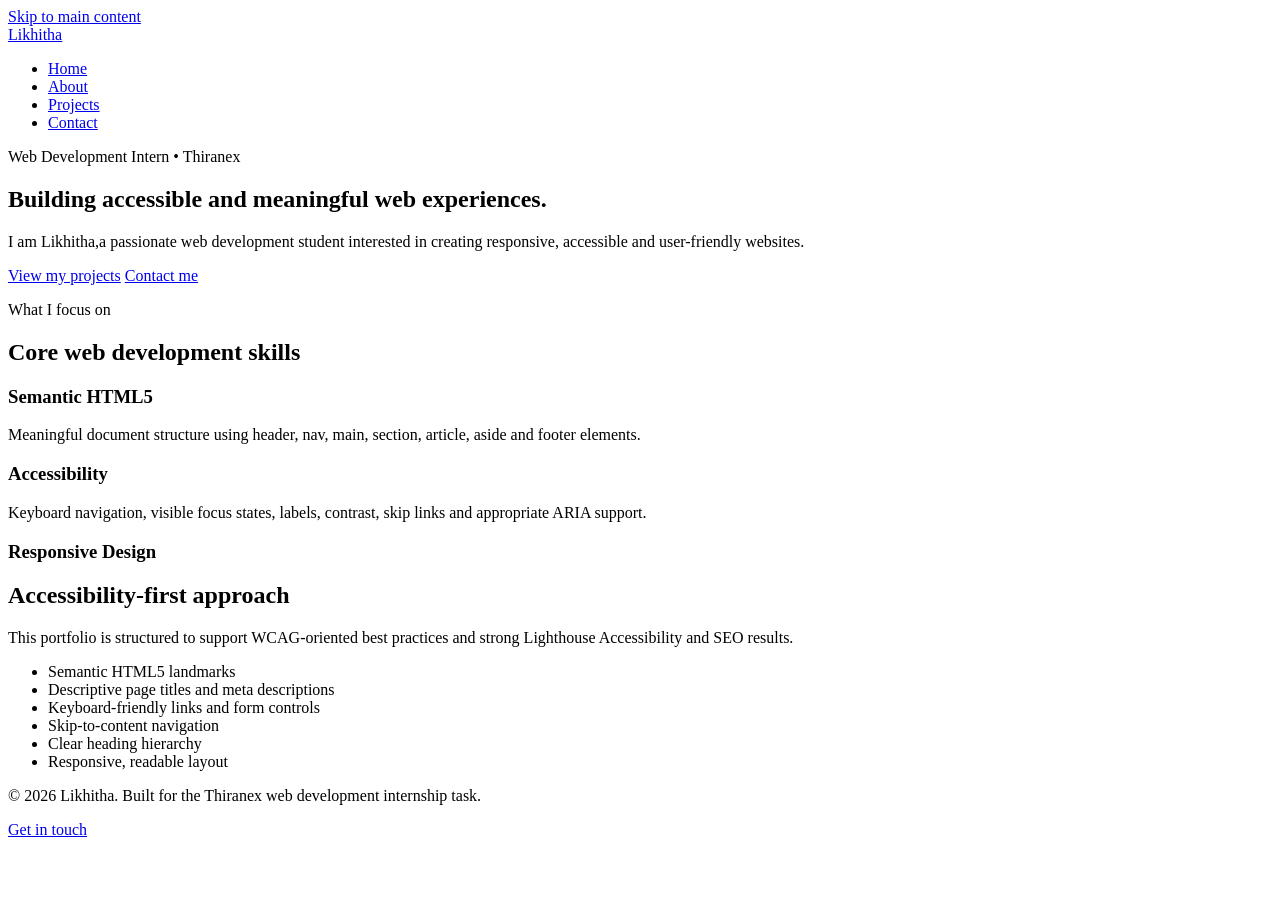
==== index.html @ 33e12060 "Add files via upload" ====
<!doctype html>
<html lang="en">
<head>
  <meta charset="utf-8">
  <meta name="viewport" content="width=device-width, initial-scale=1">
  <meta name="description" content="Likhitha's accessible web development portfolio showcasing semantic HTML5, responsive design, and accessible web projects.">
  <meta name="author" content="Likhitha">
  <meta name="robots" content="index, follow">
  <meta name="theme-color" content="#0f172a">
  <meta property="og:title" content="Likhitha | Web Developer Portfolio">
  <meta property="og:description" content="Accessible, semantic and responsive web development portfolio.">
  <meta property="og:type" content="website">
  <title>Likhitha | Web Developer Portfolio</title>
  <link rel="stylesheet" href="assets/css/style.css">
</head>
<body>
<a class="skip-link" href="#main-content">Skip to main content</a>
<header class="site-header">
  <nav class="container nav" aria-label="Primary navigation">
    <a class="logo" href="index.html" aria-label="Likhitha home">Likhitha</a>
    <ul class="nav-list">
      <li><a href="index.html" aria-current="page">Home</a></li>
      <li><a href="about.html">About</a></li>
      <li><a href="projects.html">Projects</a></li>
      <li><a href="contact.html">Contact</a></li>
    </ul>
  </nav>
</header>

<main id="main-content">
  <section class="hero container" aria-labelledby="hero-title">
    <p class="eyebrow">Web Development Intern • Thiranex</p>
    <h1 id="hero-title">Building accessible and meaningful web experiences.</h1>
    <p class="lead">I am Likhitha,a passionate web development student interested in creating responsive, accessible and user-friendly websites.</p>
    <div class="actions">
      <a class="button" href="projects.html">View my projects</a>
      <a class="button button-secondary" href="contact.html">Contact me</a>
    </div>
  </section>

  <section class="section section-alt" aria-labelledby="skills-title">
    <div class="container">
      <p class="eyebrow">What I focus on</p>
      <h2 id="skills-title">Core web development skills</h2>
      <div class="card-grid">
        <article class="card">
          <h3>Semantic HTML5</h3>
          <p>Meaningful document structure using header, nav, main, section, article, aside and footer elements.</p>
        </article>
        <article class="card">
          <h3>Accessibility</h3>
          <p>Keyboard navigation, visible focus states, labels, contrast, skip links and appropriate ARIA support.</p>
        </article>
        <article class="card">
          <h3>Responsive Design</.</p>
        </article>
      </div>
    </div>
  </section>

  <section class="section container" aria-labelledby="standards-title">
    <h2 id="standards-title">Accessibility-first approach</h2>
    <p>This portfolio is structured to support WCAG-oriented best practices and strong Lighthouse Accessibility and SEO results.</p>
    <ul class="check-list">
      <li>Semantic HTML5 landmarks</li>
      <li>Descriptive page titles and meta descriptions</li>
      <li>Keyboard-friendly links and form controls</li>
      <li>Skip-to-content navigation</li>
      <li>Clear heading hierarchy</li>
      <li>Responsive, readable layout</li>
    </ul>
  </section>
</main>

<footer class="site-footer">
  <div class="container footer-content">
    <p>&copy; 2026 Likhitha. Built for the Thiranex web development internship task.</p>
    <a href="contact.html">Get in touch</a>
  </div>
</footer>
</body>
</html>
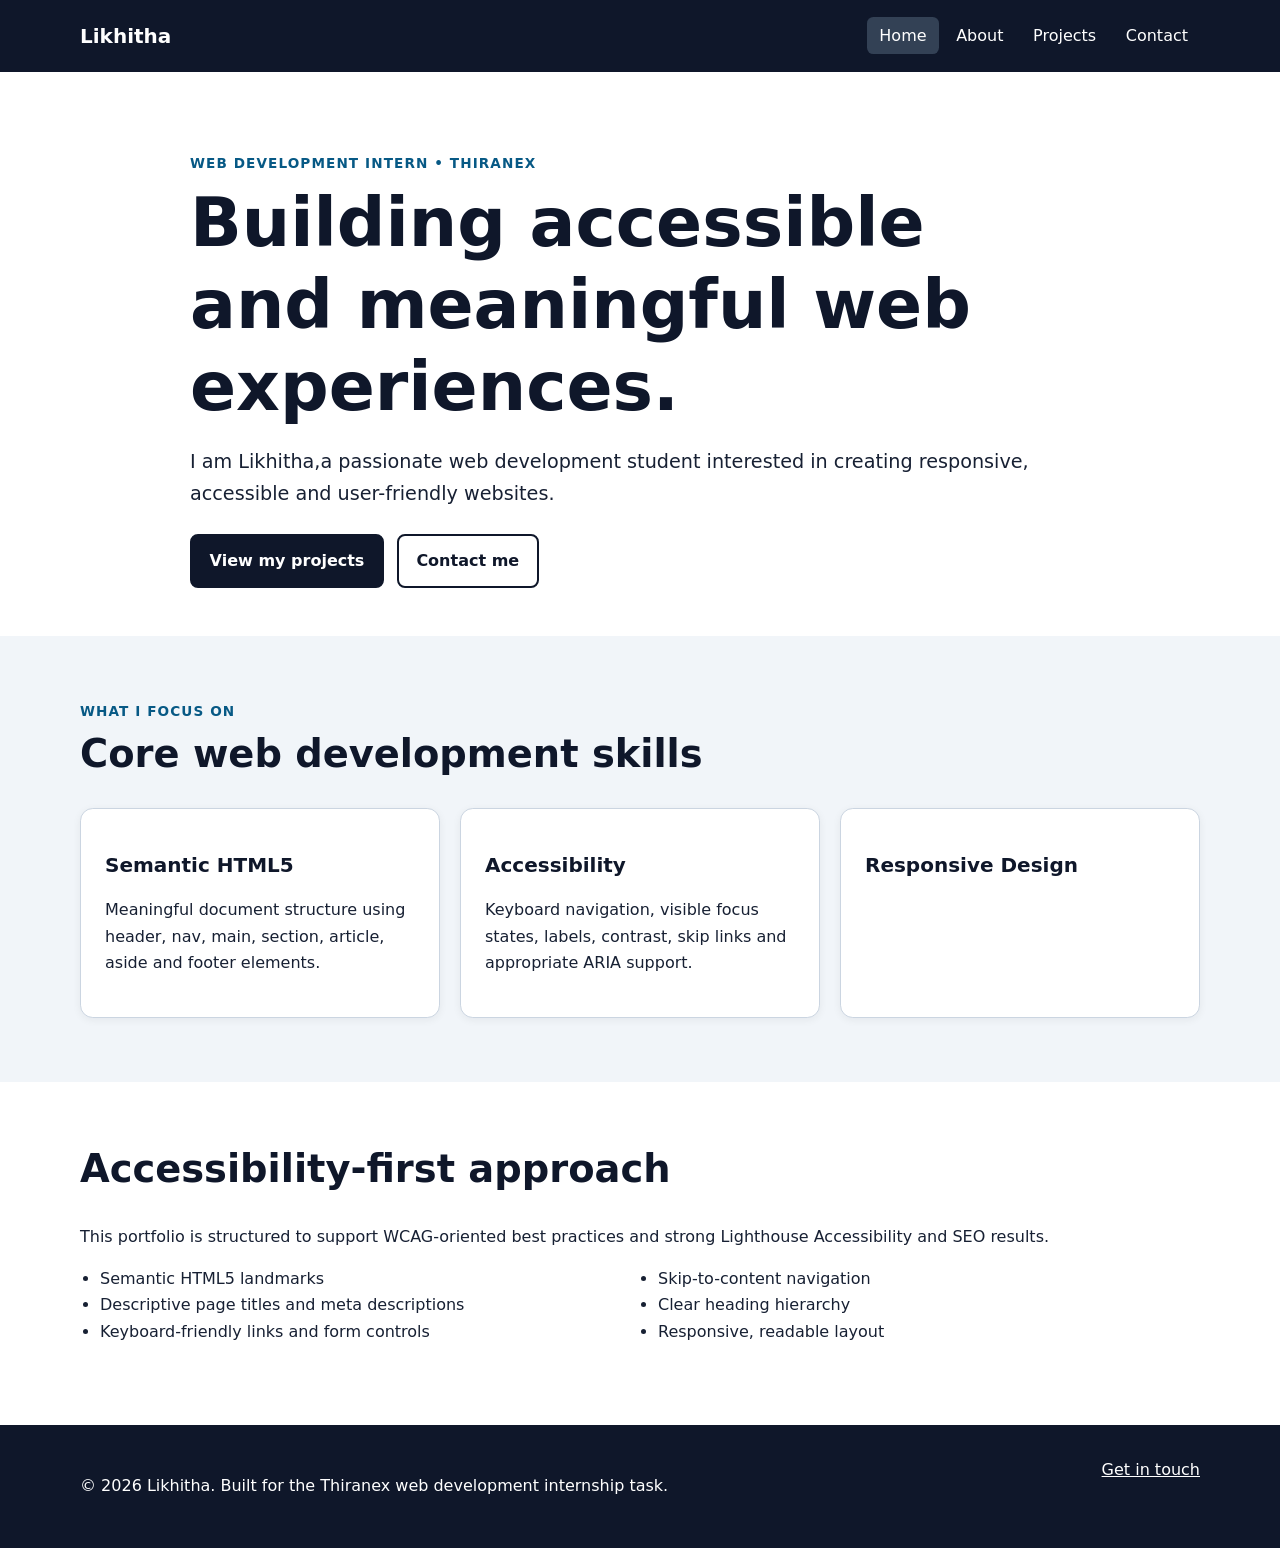
==== commit 3d52a48c: "Update index.html" ====
--- a/index.html
+++ b/index.html
@@ -11,8 +11,7 @@
   <meta property="og:description" content="Accessible, semantic and responsive web development portfolio.">
   <meta property="og:type" content="website">
   <title>Likhitha | Web Developer Portfolio</title>
-  <link rel="stylesheet" href="assets/css/style.css">
-</head>
+<link rel="stylesheet" href="style.css"></head>
 <body>
 <a class="skip-link" href="#main-content">Skip to main content</a>
 <header class="site-header">
--- a/style.css
+++ b/style.css
@@ -0,0 +1,60 @@
+* { box-sizing: border-box; }
+html { scroll-behavior: smooth; }
+body {
+  margin: 0;
+  font-family: system-ui, -apple-system, BlinkMacSystemFont, "Segoe UI", sans-serif;
+  line-height: 1.65;
+  color: #172033;
+  background: #ffffff;
+}
+a { color: #075985; }
+a:hover { text-decoration-thickness: 2px; }
+a:focus-visible, button:focus-visible, input:focus-visible, textarea:focus-visible {
+  outline: 3px solid #f59e0b;
+  outline-offset: 3px;
+}
+.container { width: min(1120px, calc(100% - 2rem)); margin-inline: auto; }
+.site-header { background: #0f172a; color: #fff; }
+.nav { min-height: 72px; display: flex; align-items: center; justify-content: space-between; gap: 1rem; }
+.logo { color: #fff; font-size: 1.25rem; font-weight: 800; text-decoration: none; }
+.nav-list { list-style: none; display: flex; flex-wrap: wrap; gap: .35rem; margin: 0; padding: 0; }
+.nav-list a { color: #fff; text-decoration: none; padding: .55rem .75rem; border-radius: .4rem; }
+.nav-list a:hover, .nav-list a[aria-current="page"] { background: #334155; }
+.skip-link { position: absolute; left: 1rem; top: -4rem; background: #fff; color: #000; padding: .7rem 1rem; z-index: 100; }
+.skip-link:focus { top: 1rem; }
+.hero, .page-header { padding-block: 5rem 3rem; }
+.hero { max-width: 900px; }
+.eyebrow { margin: 0 0 .5rem; font-size: .85rem; font-weight: 800; letter-spacing: .08em; text-transform: uppercase; color: #075985; }
+h1, h2, h3 { line-height: 1.2; color: #0f172a; }
+h1 { font-size: clamp(2.25rem, 6vw, 4.25rem); margin: 0 0 1rem; }
+h2 { font-size: clamp(1.7rem, 3vw, 2.4rem); margin-top: 0; }
+h3 { font-size: 1.25rem; }
+.lead { font-size: 1.2rem; max-width: 70ch; }
+.actions { display: flex; flex-wrap: wrap; gap: .8rem; margin-top: 1.5rem; }
+.button { display: inline-block; border: 2px solid #0f172a; border-radius: .5rem; background: #0f172a; color: #fff; padding: .75rem 1.1rem; font: inherit; font-weight: 700; text-decoration: none; cursor: pointer; }
+.button:hover { background: #1e293b; }
+.button-secondary { background: #fff; color: #0f172a; }
+.section { padding-block: 4rem; }
+.section-alt { background: #f1f5f9; }
+.card-grid, .project-grid { display: grid; grid-template-columns: repeat(3, 1fr); gap: 1.25rem; }
+.card, .project-card { background: #fff; border: 1px solid #cbd5e1; border-radius: .8rem; padding: 1.5rem; box-shadow: 0 2px 8px rgba(15, 23, 42, .06); }
+.project-card { display: flex; }
+.check-list { padding-left: 1.25rem; columns: 2; }
+.two-column, .contact-layout { display: grid; grid-template-columns: 2fr 1fr; gap: 2rem; align-items: start; }
+.tag-list { display: flex; flex-wrap: wrap; gap: .6rem; list-style: none; padding: 0; margin: 1rem 0 0; }
+.tag-list span, .tag-list li { border: 1px solid #94a3b8; border-radius: 999px; padding: .35rem .7rem; background: #f8fafc; }
+.compact { font-size: .9rem; }
+.form-group { margin-bottom: 1.2rem; }
+label { display: block; font-weight: 700; margin-bottom: .4rem; }
+input, textarea { width: 100%; border: 2px solid #64748b; border-radius: .45rem; padding: .75rem; font: inherit; color: #172033; background: #fff; }
+input:focus, textarea:focus { border-color: #075985; }
+.site-footer { background: #0f172a; color: #fff; padding-block: 2rem; }
+.site-footer a { color: #fff; }
+.footer-content { display: flex; justify-content: space-between; gap: 1rem; flex-wrap: wrap; }
+.visually-hidden { position: absolute !important; width: 1px; height: 1px; padding: 0; margin: -1px; overflow: hidden; clip: rect(0,0,0,0); white-space: nowrap; border: 0; }
+@media (max-width: 800px) {
+  .card-grid, .project-grid, .two-column, .contact-layout { grid-template-columns: 1fr; }
+  .nav { align-items: flex-start; flex-direction: column; padding-block: 1rem; }
+  .check-list { columns: 1; }
+}
+@media (prefers-reduced-motion: reduce) { html { scroll-behavior: auto; } * { transition: none !important; animation: none !important; } }
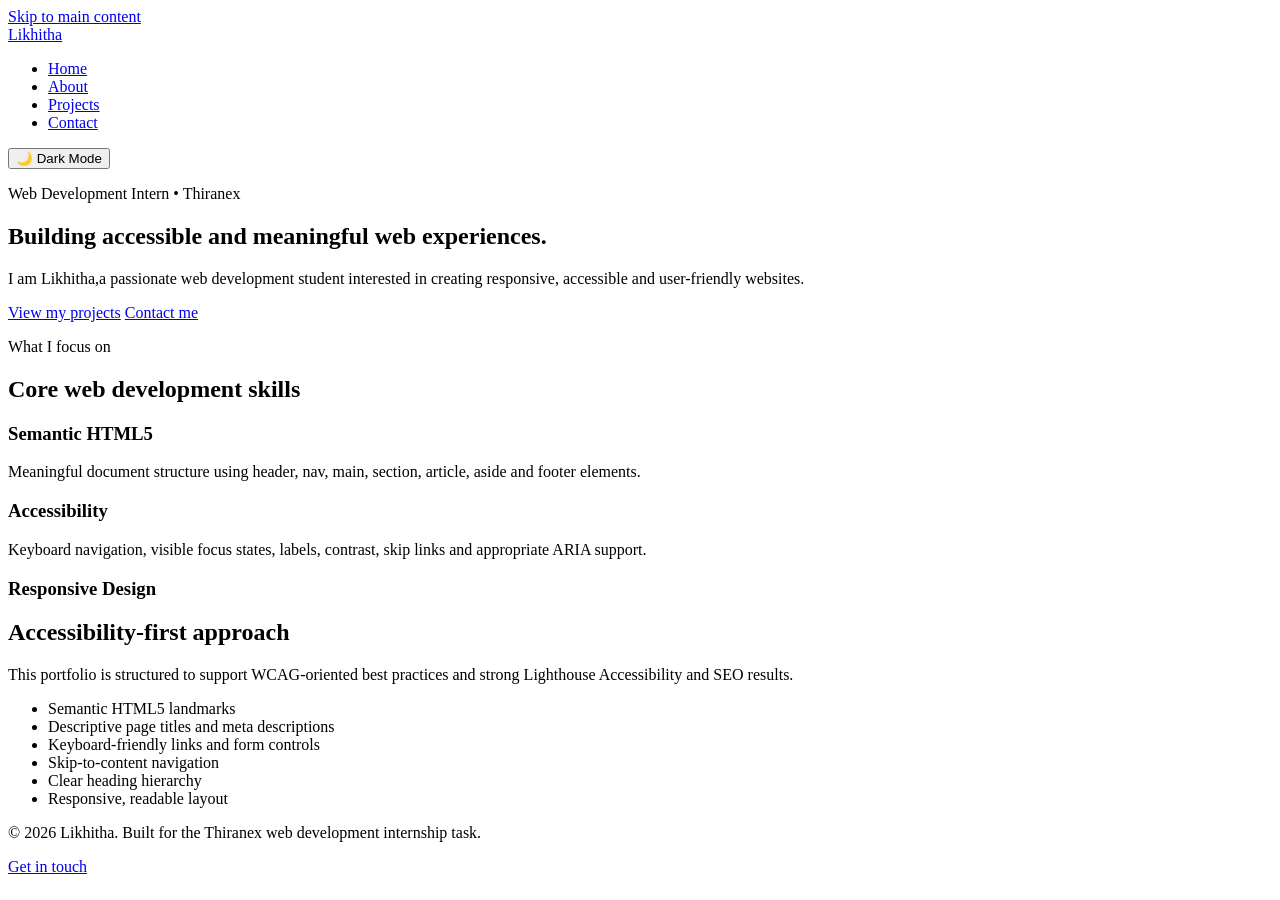
==== commit 8b48eea9: "Add files via upload" ====
--- a/index.html
+++ b/index.html
@@ -11,7 +11,8 @@
   <meta property="og:description" content="Accessible, semantic and responsive web development portfolio.">
   <meta property="og:type" content="website">
   <title>Likhitha | Web Developer Portfolio</title>
-<link rel="stylesheet" href="style.css"></head>
+  <link rel="stylesheet" href="assets/css/style.css">
+</head>
 <body>
 <a class="skip-link" href="#main-content">Skip to main content</a>
 <header class="site-header">
@@ -19,11 +20,20 @@
     <a class="logo" href="index.html" aria-label="Likhitha home">Likhitha</a>
     <ul class="nav-list">
       <li><a href="index.html" aria-current="page">Home</a></li>
-      <li><a href="about.html">About</a></li>
-      <li><a href="projects.html">Projects</a></li>
-      <li><a href="contact.html">Contact</a></li>
-    </ul>
-  </nav>
+<li><a href="about.html">About</a></li>
+<li><a href="projects.html">Projects</a></li>
+<li><a href="contact.html">Contact</a></li>
+</ul>
+
+<button
+    type="button"
+    id="theme-toggle"
+    aria-label="Switch to dark mode"
+    aria-pressed="false">
+    🌙 Dark Mode
+</button>
+
+</nav>
 </header>
 
 <main id="main-content">
@@ -77,5 +87,6 @@
     <a href="contact.html">Get in touch</a>
   </div>
 </footer>
+<script src="assets/css/script.js"></script>
 </body>
 </html>
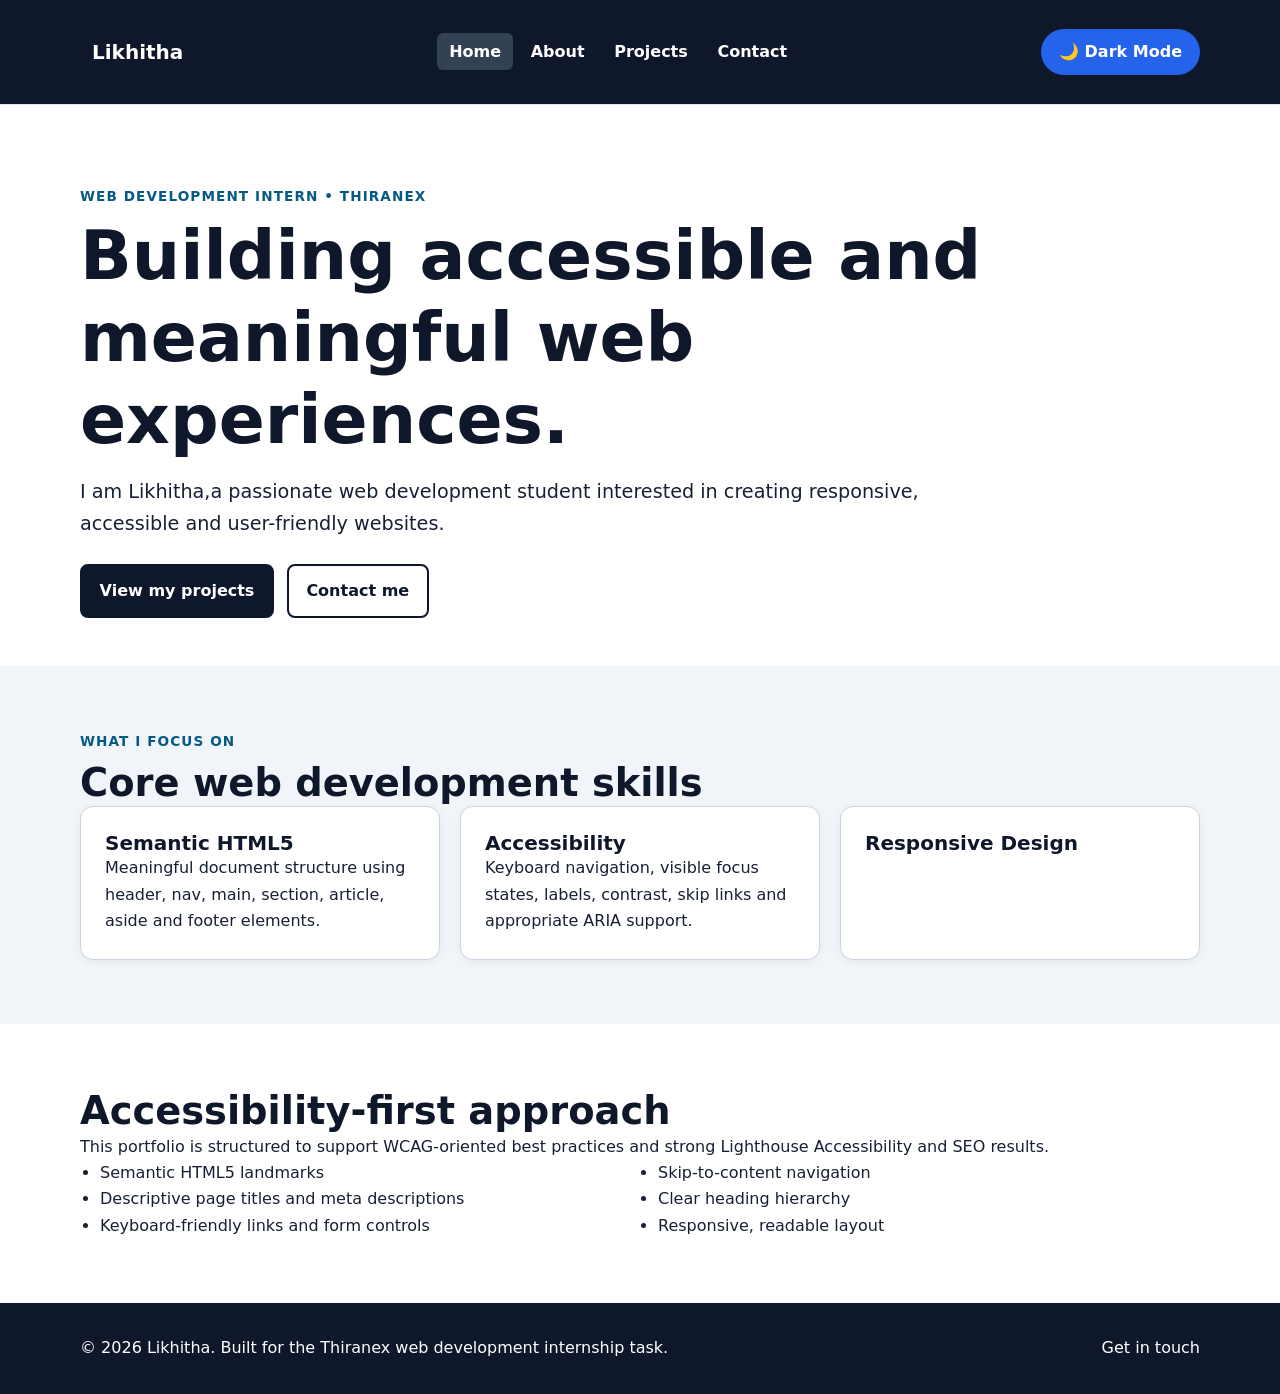
==== commit b3e2881d: "Fix JavaScript path in index.html" ====
--- a/index.html
+++ b/index.html
@@ -87,6 +87,6 @@
     <a href="contact.html">Get in touch</a>
   </div>
 </footer>
-<script src="assets/css/script.js"></script>
+<script src="assets/js/script.js"></script>
 </body>
 </html>
--- a/assets/css/style.css
+++ b/assets/css/style.css
@@ -0,0 +1,629 @@
+/* ================================
+   CSS VARIABLES - THEME SYSTEM
+   ================================ */
+
+:root {
+    --primary-color: #2563eb;
+    --secondary-color: #7c3aed;
+    --background-color: #ffffff;
+    --surface-color: #f8fafc;
+    --text-color: #1e293b;
+    --muted-text-color: #64748b;
+    --border-color: #e2e8f0;
+    --shadow-color: rgba(0, 0, 0, 0.1);
+    --max-width: 1200px;
+    --border-radius: 12px;
+    --transition: 0.3s ease;
+}
+
+/* Dark theme */
+[data-theme="dark"] {
+    --background-color: #0f172a;
+    --surface-color: #1e293b;
+    --text-color: #f8fafc;
+    --muted-text-color: #cbd5e1;
+    --border-color: #334155;
+    --shadow-color: rgba(0, 0, 0, 0.3);
+}
+/* ================================
+   BASE STYLES - MOBILE FIRST
+   ================================ */
+
+* {
+    box-sizing: border-box;
+    margin: 0;
+    padding: 0;
+}
+
+html {
+    scroll-behavior: smooth;
+}
+
+body {
+    font-family: Arial, Helvetica, sans-serif;
+    background-color: var(--background-color);
+    color: var(--text-color);
+    line-height: 1.6;
+    transition: background-color var(--transition),
+                color var(--transition);
+}
+
+img {
+    max-width: 100%;
+    height: auto;
+    display: block;
+}
+
+a {
+    color: var(--primary-color);
+    text-decoration: none;
+}
+
+a:hover {
+    text-decoration: underline;
+}
+
+button,
+input,
+textarea {
+    font: inherit;
+}
+/* ================================
+   HEADER & NAVIGATION - FLEXBOX
+   ================================ */
+
+header {
+    background-color: var(--surface-color);
+    border-bottom: 1px solid var(--border-color);
+    padding: 1rem;
+}
+
+header nav {
+    display: flex;
+    flex-direction: column;
+    align-items: center;
+    gap: 1rem;
+    max-width: var(--max-width);
+    margin: 0 auto;
+}
+
+header nav ul {
+    list-style: none;
+    display: flex;
+    flex-direction: column;
+    align-items: center;
+    gap: 0.75rem;
+}
+
+header nav a {
+    color: var(--text-color);
+    font-weight: 600;
+    padding: 0.5rem 0.75rem;
+    border-radius: 6px;
+    transition: background-color var(--transition),
+                color var(--transition);
+}
+
+header nav a:hover,
+header nav a:focus {
+    background-color: var(--primary-color);
+    color: #ffffff;
+    text-decoration: none;
+}
+
+/* Keyboard focus - accessibility */
+header nav a:focus-visible {
+    outline: 3px solid var(--secondary-color);
+    outline-offset: 3px;
+}
+* { box-sizing: border-box; }
+html { scroll-behavior: smooth; }
+body {
+  margin: 0;
+  font-family: system-ui, -apple-system, BlinkMacSystemFont, "Segoe UI", sans-serif;
+  line-height: 1.65;
+  color: #172033;
+  background: #ffffff;
+}
+a { color: #075985; }
+a:hover { text-decoration-thickness: 2px; }
+a:focus-visible, button:focus-visible, input:focus-visible, textarea:focus-visible {
+  outline: 3px solid #f59e0b;
+  outline-offset: 3px;
+}
+.container { width: min(1120px, calc(100% - 2rem)); margin-inline: auto; }
+.site-header { background: #0f172a; color: #fff; }
+.nav { min-height: 72px; display: flex; align-items: center; justify-content: space-between; gap: 1rem; }
+.logo { color: #fff; font-size: 1.25rem; font-weight: 800; text-decoration: none; }
+.nav-list { list-style: none; display: flex; flex-wrap: wrap; gap: .35rem; margin: 0; padding: 0; }
+.nav-list a { color: #fff; text-decoration: none; padding: .55rem .75rem; border-radius: .4rem; }
+.nav-list a:hover, .nav-list a[aria-current="page"] { background: #334155; }
+.skip-link { position: absolute; left: 1rem; top: -4rem; background: #fff; color: #000; padding: .7rem 1rem; z-index: 100; }
+.skip-link:focus { top: 1rem; }
+.hero, .page-header { padding-block: 5rem 3rem; }
+.hero { max-width: 900px; }
+.eyebrow { margin: 0 0 .5rem; font-size: .85rem; font-weight: 800; letter-spacing: .08em; text-transform: uppercase; color: #075985; }
+h1, h2, h3 { line-height: 1.2; color: #0f172a; }
+h1 { font-size: clamp(2.25rem, 6vw, 4.25rem); margin: 0 0 1rem; }
+h2 { font-size: clamp(1.7rem, 3vw, 2.4rem); margin-top: 0; }
+h3 { font-size: 1.25rem; }
+.lead { font-size: 1.2rem; max-width: 70ch; }
+.actions { display: flex; flex-wrap: wrap; gap: .8rem; margin-top: 1.5rem; }
+.button { display: inline-block; border: 2px solid #0f172a; border-radius: .5rem; background: #0f172a; color: #fff; padding: .75rem 1.1rem; font: inherit; font-weight: 700; text-decoration: none; cursor: pointer; }
+.button:hover { background: #1e293b; }
+.button-secondary { background: #fff; color: #0f172a; }
+.section { padding-block: 4rem; }
+.section-alt { background: #f1f5f9; }
+.card-grid, .project-grid { display: grid; grid-template-columns: repeat(3, 1fr); gap: 1.25rem; }
+.card, .project-card { background: #fff; border: 1px solid #cbd5e1; border-radius: .8rem; padding: 1.5rem; box-shadow: 0 2px 8px rgba(15, 23, 42, .06); }
+.project-card { display: flex; }
+.check-list { padding-left: 1.25rem; columns: 2; }
+.two-column, .contact-layout { display: grid; grid-template-columns: 2fr 1fr; gap: 2rem; align-items: start; }
+.tag-list { display: flex; flex-wrap: wrap; gap: .6rem; list-style: none; padding: 0; margin: 1rem 0 0; }
+.tag-list span, .tag-list li { border: 1px solid #94a3b8; border-radius: 999px; padding: .35rem .7rem; background: #f8fafc; }
+.compact { font-size: .9rem; }
+.form-group { margin-bottom: 1.2rem; }
+label { display: block; font-weight: 700; margin-bottom: .4rem; }
+input, textarea { width: 100%; border: 2px solid #64748b; border-radius: .45rem; padding: .75rem; font: inherit; color: #172033; background: #fff; }
+input:focus, textarea:focus { border-color: #075985; }
+.site-footer { background: #0f172a; color: #fff; padding-block: 2rem; }
+.site-footer a { color: #fff; }
+.footer-content { display: flex; justify-content: space-between; gap: 1rem; flex-wrap: wrap; }
+.visually-hidden { position: absolute !important; width: 1px; height: 1px; padding: 0; margin: -1px; overflow: hidden; clip: rect(0,0,0,0); white-space: nowrap; border: 0; }
+@media (max-width: 800px) {
+  .card-grid, .project-grid, .two-column, .contact-layout { grid-template-columns: 1fr; }
+  .nav { align-items: flex-start; flex-direction: column; padding-block: 1rem; }
+  .check-list { columns: 1; }
+}
+@media (prefers-reduced-motion: reduce) { html { scroll-behavior: auto; } * { transition: none !important; animation: none !important; } }
+/* ================================
+   TABLET & DESKTOP NAVIGATION
+   ================================ */
+
+@media (min-width: 768px) {
+    header nav {
+        flex-direction: row;
+        justify-content: space-between;
+    }
+
+    header nav ul {
+        flex-direction: row;
+        gap: 1rem;
+    }
+}
+/* ================================
+   PROJECTS - CSS GRID
+   ================================ */
+
+.project-grid {
+    display: grid;
+    grid-template-columns: 1fr;
+    gap: 1.5rem;
+    max-width: var(--max-width);
+    margin: 0 auto;
+    padding: 1rem;
+}
+
+.project-card {
+    background-color: var(--surface-color);
+    border: 1px solid var(--border-color);
+    border-radius: var(--border-radius);
+    padding: 1.5rem;
+    box-shadow: 0 4px 10px var(--shadow-color);
+    transition: transform var(--transition),
+                box-shadow var(--transition);
+}
+
+.project-card:hover {
+    transform: translateY(-5px);
+    box-shadow: 0 8px 20px var(--shadow-color);
+}
+
+.project-card h2 {
+    color: var(--primary-color);
+    margin-bottom: 0.75rem;
+}
+
+.project-card p {
+    color: var(--muted-text-color);
+}
+/* ================================
+   RESPONSIVE PROJECT GRID
+   ================================ */
+
+@media (min-width: 768px) {
+    .project-grid {
+        grid-template-columns: repeat(2, 1fr);
+    }
+}
+
+@media (min-width: 1024px) {
+    .project-grid {
+        grid-template-columns: repeat(3, 1fr);
+    }
+}
+/* ================================
+   RESPONSIVE CONTAINER
+   ================================ */
+
+.container {
+    width: 100%;
+    max-width: var(--max-width);
+    margin-inline: auto;
+    padding-inline: 1rem;
+}
+
+/* Tablet */
+@media (min-width: 768px) {
+    .container {
+        padding-inline: 2rem;
+    }
+}
+
+/* Desktop */
+@media (min-width: 1024px) {
+    .container {
+        padding-inline: 2.5rem;
+    }
+}
+/* ================================
+   RESPONSIVE PAGE SECTIONS
+   ================================ */
+
+.page-header {
+    padding-block: 2.5rem;
+}
+
+.section {
+    padding-block: 2rem;
+}
+
+.page-header h1 {
+    font-size: 2rem;
+    margin-bottom: 0.75rem;
+}
+
+.page-header .lead {
+    color: var(--muted-text-color);
+    max-width: 700px;
+}
+
+/* Tablet */
+@media (min-width: 768px) {
+    .page-header {
+        padding-block: 4rem;
+    }
+
+    .section {
+        padding-block: 3rem;
+    }
+
+    .page-header h1 {
+        font-size: 2.5rem;
+    }
+}
+
+/* Desktop */
+@media (min-width: 1024px) {
+    .page-header {
+        padding-block: 5rem;
+    }
+
+    .section {
+        padding-block: 4rem;
+    }
+
+    .page-header h1 {
+        font-size: 3rem;
+    }
+}
+/* ================================
+   RESPONSIVE PROJECT CARDS
+   ================================ */
+
+.project-card {
+    display: flex;
+    flex-direction: column;
+    height: 100%;
+}
+
+.project-content {
+    display: flex;
+    flex-direction: column;
+    gap: 0.75rem;
+    height: 100%;
+}
+
+.project-card .tag-list {
+    display: flex;
+    flex-wrap: wrap;
+    gap: 0.5rem;
+    list-style: none;
+    margin-top: auto;
+}
+
+.project-card .tag-list li {
+    background-color: var(--background-color);
+    color: var(--primary-color);
+    border: 1px solid var(--border-color);
+    border-radius: 999px;
+    padding: 0.25rem 0.75rem;
+    font-size: 0.875rem;
+}
+
+/* Better spacing on larger screens */
+@media (min-width: 768px) {
+    .project-card {
+        padding: 1.75rem;
+    }
+}
+
+@media (min-width: 1024px) {
+    .project-card {
+        padding: 2rem;
+    }
+}
+/* ================================
+   SMALL MOBILE SCREENS
+   ================================ */
+
+@media (max-width: 480px) {
+    body {
+        font-size: 0.95rem;
+    }
+
+    header {
+        padding: 0.75rem;
+    }
+
+    header nav {
+        gap: 0.75rem;
+    }
+
+    header nav ul {
+        gap: 0.4rem;
+    }
+
+    header nav a {
+        padding: 0.4rem 0.6rem;
+        font-size: 0.9rem;
+    }
+
+    .container {
+        padding-inline: 0.75rem;
+    }
+
+    .page-header {
+        padding-block: 2rem;
+    }
+
+    .page-header h1 {
+        font-size: 1.75rem;
+    }
+
+    .section {
+        padding-block: 1.5rem;
+    }
+
+    .project-grid {
+        gap: 1rem;
+        padding-inline: 0;
+    }
+
+    .project-card {
+        padding: 1.25rem;
+    }
+}
+/* ================================
+   LIGHT / DARK MODE TOGGLE
+   ================================ */
+
+#theme-toggle {
+    background-color: var(--primary-color);
+    color: #ffffff;
+    border: 2px solid transparent;
+    border-radius: 999px;
+    padding: 0.5rem 1rem;
+    cursor: pointer;
+    font-weight: 600;
+    transition: background-color var(--transition),
+                color var(--transition),
+                border-color var(--transition),
+                transform var(--transition);
+}
+
+#theme-toggle:hover {
+    transform: translateY(-2px);
+}
+
+#theme-toggle:focus-visible {
+    outline: 3px solid var(--secondary-color);
+    outline-offset: 3px;
+}
+
+#theme-toggle:active {
+    transform: translateY(0);
+}
+
+
+html[data-theme="dark"] {
+    --bg-color: #111827;
+    --text-color: #f9fafb;
+    --surface-color: #1f2937;
+    --border-color: #374151;
+}
+
+/* Main page */
+html[data-theme="dark"] body {
+    background-color: var(--bg-color);
+    color: var(--text-color);
+}
+
+/* Header */
+html[data-theme="dark"] .site-header {
+    background-color: var(--surface-color);
+    border-color: var(--border-color);
+}
+
+/* Footer */
+html[data-theme="dark"] .site-footer {
+    background-color: var(--surface-color);
+    color: var(--text-color);
+}
+
+/* Cards */
+html[data-theme="dark"] .project-card {
+    background-color: var(--surface-color);
+    color: var(--text-color);
+    border-color: var(--border-color);
+}
+
+/* Sections */
+html[data-theme="dark"] .page-header,
+html[data-theme="dark"] section {
+    color: var(--text-color);
+}
+
+/* Links */
+html[data-theme="dark"] a {
+    color: #93c5fd;
+}
+
+/* Headings */
+html[data-theme="dark"] h1,
+html[data-theme="dark"] h2,
+html[data-theme="dark"] h3 {
+    color: var(--text-color);
+}
+/* Dark mode - contact cards */
+[data-theme="dark"] .contact-form,
+[data-theme="dark"] .contact-card {
+  background: #ffffff;
+  color: #111827;
+}
+
+[data-theme="dark"] .contact-form h2,
+[data-theme="dark"] .contact-card h2,
+[data-theme="dark"] .contact-form p,
+[data-theme="dark"] .contact-card p,
+[data-theme="dark"] .contact-form label,
+[data-theme="dark"] .contact-card label {
+  color: #111827;
+}
+
+[data-theme="dark"] .contact-form input,
+[data-theme="dark"] .contact-form textarea {
+  background: #ffffff;
+  color: #111827;
+}
+/* Fix contact cards in dark mode */
+[data-theme="dark"] .contact-form,
+[data-theme="dark"] .contact-card {
+  background: #ffffff;
+  color: #111827;
+}
+
+[data-theme="dark"] .contact-form h2,
+[data-theme="dark"] .contact-card h2,
+[data-theme="dark"] .contact-form p,
+[data-theme="dark"] .contact-card p,
+[data-theme="dark"] .contact-form label,
+[data-theme="dark"] .contact-card label {
+  color: #111827;
+}
+
+[data-theme="dark"] .contact-form input,
+[data-theme="dark"] .contact-form textarea {
+  background: #ffffff;
+  color: #111827;
+}
+/* Strong dark-mode text fix for contact page */
+[data-theme="dark"] .contact-form,
+[data-theme="dark"] .contact-card {
+  color: #111827 !important;
+}
+
+[data-theme="dark"] .contact-form *,
+[data-theme="dark"] .contact-card * {
+  color: #111827 !important;
+}
+
+[data-theme="dark"] .contact-form input,
+[data-theme="dark"] .contact-form textarea {
+  color: #111827 !important;
+  background: #ffffff !important;
+}
+
+[data-theme="dark"] .contact-form input::placeholder,
+[data-theme="dark"] .contact-form textarea::placeholder {
+  color: #6b7280 !important;
+}
+/* =================================
+   CLEAN DARK MODE
+   ================================= */
+
+[data-theme="dark"] body {
+    background-color: var(--background-color);
+    color: var(--text-color);
+}
+
+[data-theme="dark"] .site-header,
+[data-theme="dark"] header {
+    background-color: var(--surface-color);
+    border-color: var(--border-color);
+}
+
+[data-theme="dark"] h1,
+[data-theme="dark"] h2,
+[data-theme="dark"] h3 {
+    color: var(--text-color);
+}
+
+[data-theme="dark"] p,
+[data-theme="dark"] li,
+[data-theme="dark"] label {
+    color: var(--text-color);
+}
+
+[data-theme="dark"] .section-alt {
+    background-color: var(--surface-color);
+}
+
+[data-theme="dark"] .card,
+[data-theme="dark"] .project-card,
+[data-theme="dark"] .contact-form,
+[data-theme="dark"] .contact-card {
+    background-color: var(--surface-color);
+    color: var(--text-color);
+    border-color: var(--border-color);
+}
+
+[data-theme="dark"] .project-card p,
+[data-theme="dark"] .page-header .lead {
+    color: var(--muted-text-color);
+}
+
+[data-theme="dark"] input,
+[data-theme="dark"] textarea {
+    background-color: #ffffff;
+    color: #172033;
+    border-color: var(--border-color);
+}
+
+[data-theme="dark"] input::placeholder,
+[data-theme="dark"] textarea::placeholder {
+    color: #64748b;
+}
+
+[data-theme="dark"] a {
+    color: #93c5fd;
+}
+
+[data-theme="dark"] .site-footer {
+    background-color: #020617;
+    color: #ffffff;
+}
+
+[data-theme="dark"] .site-footer a {
+    color: #ffffff;
+}
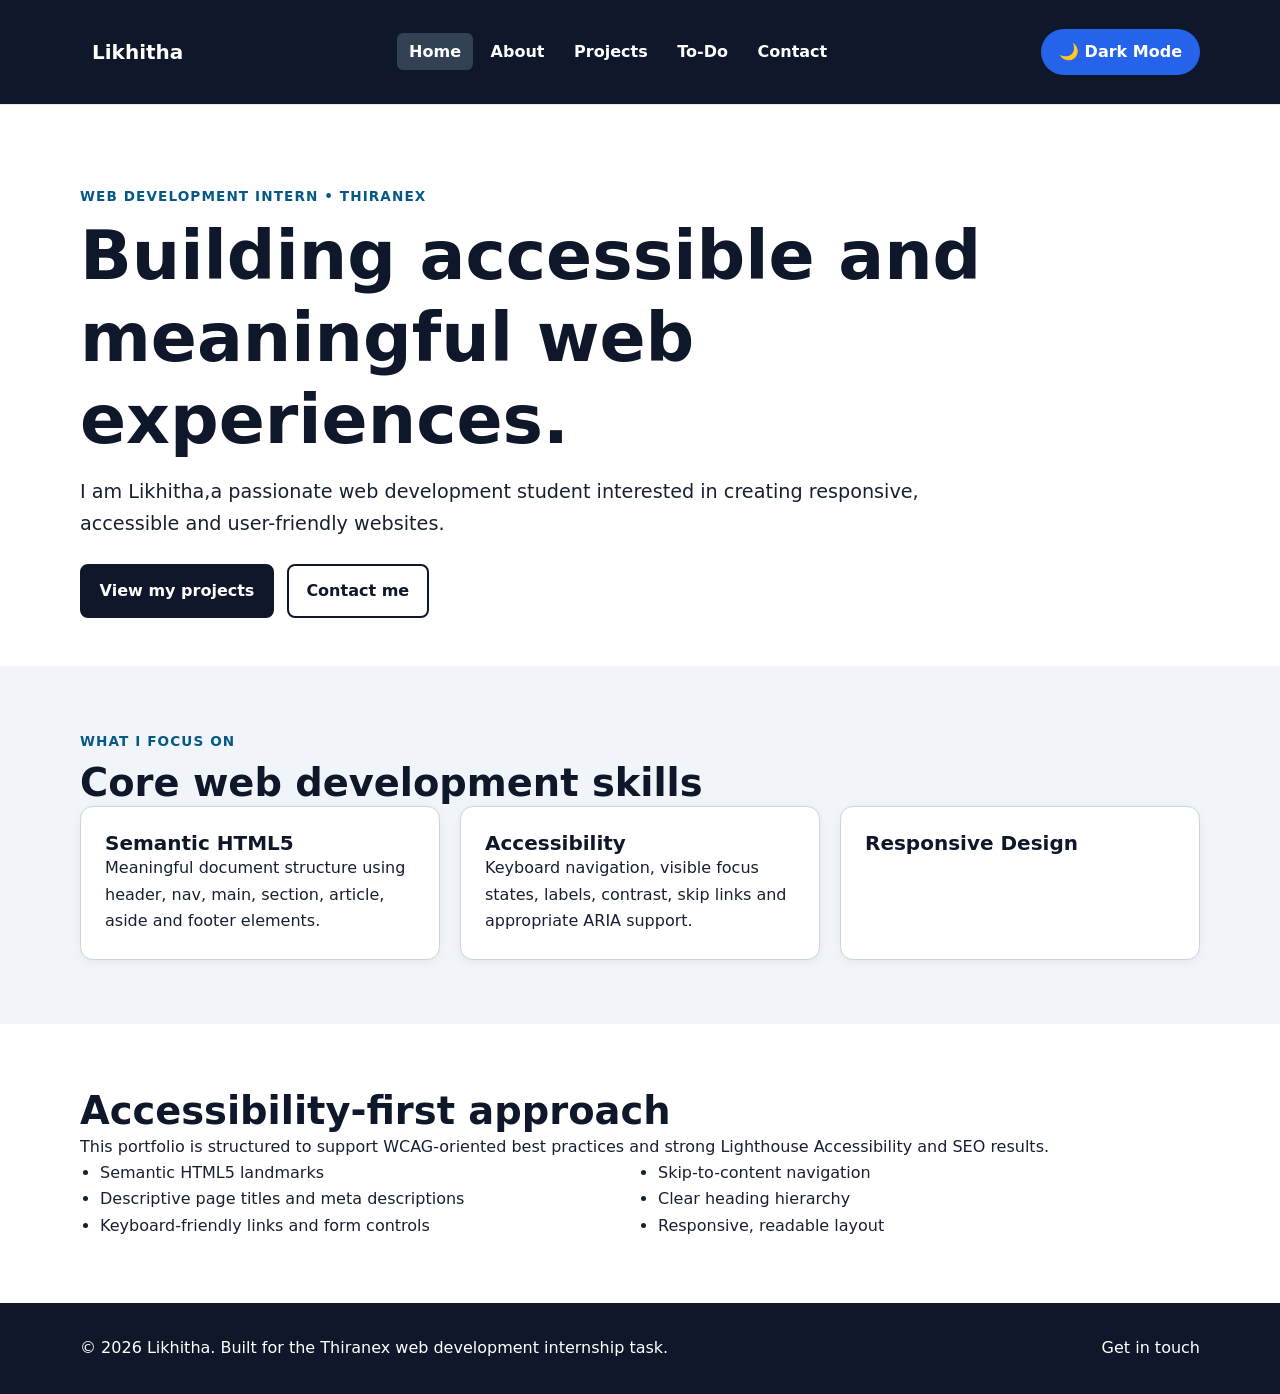
==== commit d333d7a2: "Update index.html" ====
--- a/index.html
+++ b/index.html
@@ -22,6 +22,7 @@
       <li><a href="index.html" aria-current="page">Home</a></li>
 <li><a href="about.html">About</a></li>
 <li><a href="projects.html">Projects</a></li>
+<li><a href="todo.html">To-Do</a></li>
 <li><a href="contact.html">Contact</a></li>
 </ul>
 
--- a/assets/css/style.css
+++ b/assets/css/style.css
@@ -627,3 +627,245 @@
 [data-theme="dark"] .site-footer a {
     color: #ffffff;
 }
+/* =========================================
+   TO-DO LIST
+   ========================================= */
+
+.todo-form {
+    max-width: 800px;
+    margin-block: 2rem;
+}
+
+.todo-form label {
+    display: block;
+    font-weight: 700;
+    margin-bottom: 0.5rem;
+}
+
+.todo-input-row {
+    display: flex;
+    gap: 0.75rem;
+}
+
+.todo-input-row input {
+    flex: 1;
+    min-width: 0;
+    padding: 0.8rem 1rem;
+    border: 2px solid #d0d7de;
+    border-radius: 0.5rem;
+    font: inherit;
+    background: #fff;
+    color: inherit;
+}
+
+.todo-input-row button,
+.todo-filters button,
+.todo-actions button {
+    padding: 0.7rem 1rem;
+    border: 0;
+    border-radius: 0.5rem;
+    cursor: pointer;
+    font: inherit;
+    font-weight: 700;
+}
+
+.todo-controls {
+    display: flex;
+    justify-content: space-between;
+    align-items: center;
+    gap: 1rem;
+    margin-block: 1.5rem;
+}
+
+.todo-filters {
+    display: flex;
+    gap: 0.5rem;
+    flex-wrap: wrap;
+}
+
+.filter-button.active {
+    outline: 3px solid #f59e0b;
+    outline-offset: 2px;
+}
+
+.todo-list {
+    list-style: none;
+    padding: 0;
+    margin: 0;
+    display: grid;
+    gap: 0.75rem;
+}
+
+.todo-item {
+    display: flex;
+    align-items: center;
+    justify-content: space-between;
+    gap: 1rem;
+    padding: 1rem;
+    border: 1px solid #d0d7de;
+    border-radius: 0.75rem;
+    background: #fff;
+}
+
+.todo-task {
+    display: flex;
+    align-items: center;
+    gap: 0.75rem;
+    min-width: 0;
+}
+
+.todo-task span {
+    overflow-wrap: anywhere;
+}
+
+.todo-task .completed {
+    text-decoration: line-through;
+    opacity: 0.6;
+}
+
+.todo-actions {
+    display: flex;
+    gap: 0.5rem;
+    flex-shrink: 0;
+}
+
+.empty-state {
+    padding: 2rem;
+    text-align: center;
+    opacity: 0.7;
+}
+
+/* Dark mode */
+
+[data-theme="dark"] .todo-input-row input,
+[data-theme="dark"] .todo-item {
+    background: #172033;
+    color: #fff;
+    border-color: #475569;
+}
+
+/* Mobile */
+
+@media (max-width: 600px) {
+
+    .todo-input-row {
+        flex-direction: column;
+    }
+
+    .todo-controls {
+        align-items: flex-start;
+        flex-direction: column;
+    }
+
+    .todo-item {
+        align-items: flex-start;
+        flex-direction: column;
+    }
+
+    .todo-actions {
+        width: 100%;
+    }
+
+    .todo-actions button {
+        flex: 1;
+    }
+}
+/* ================================
+   TO-DO LIST TASK STYLES
+================================ */
+
+#todo-list {
+    list-style: none;
+    padding: 0;
+    margin: 0;
+}
+
+.task-item {
+    display: flex;
+    align-items: center;
+    gap: 15px;
+
+    width: 100%;
+    padding: 18px;
+    margin-bottom: 15px;
+
+    background-color: #ffffff;
+    border: 1px solid #dbe2ea;
+    border-radius: 12px;
+
+    box-shadow: 0 4px 10px rgba(0, 0, 0, 0.05);
+}
+
+.task-checkbox {
+    width: 18px;
+    height: 18px;
+
+    cursor: pointer;
+
+    flex-shrink: 0;
+}
+
+.task-text {
+    flex: 1;
+
+    font-size: 17px;
+    color: #1e293b;
+
+    word-break: break-word;
+}
+
+.task-text.completed {
+    text-decoration: line-through;
+    opacity: 0.6;
+}
+
+.edit-task,
+.delete-task {
+    border: none;
+    border-radius: 8px;
+
+    padding: 10px 16px;
+
+    font-size: 15px;
+    font-weight: 600;
+
+    cursor: pointer;
+
+    transition: 0.3s;
+}
+
+.edit-task {
+    background-color: #f59e0b;
+    color: white;
+}
+
+.edit-task:hover {
+    transform: translateY(-2px);
+}
+
+.delete-task {
+    background-color: #dc2626;
+    color: white;
+}
+
+.delete-task:hover {
+    transform: translateY(-2px);
+}
+
+/* Mobile responsive layout */
+
+@media (max-width: 600px) {
+
+    .task-item {
+        flex-wrap: wrap;
+    }
+
+    .task-text {
+        width: calc(100% - 40px);
+    }
+
+    .edit-task,
+    .delete-task {
+        margin-top: 10px;
+    }
+}
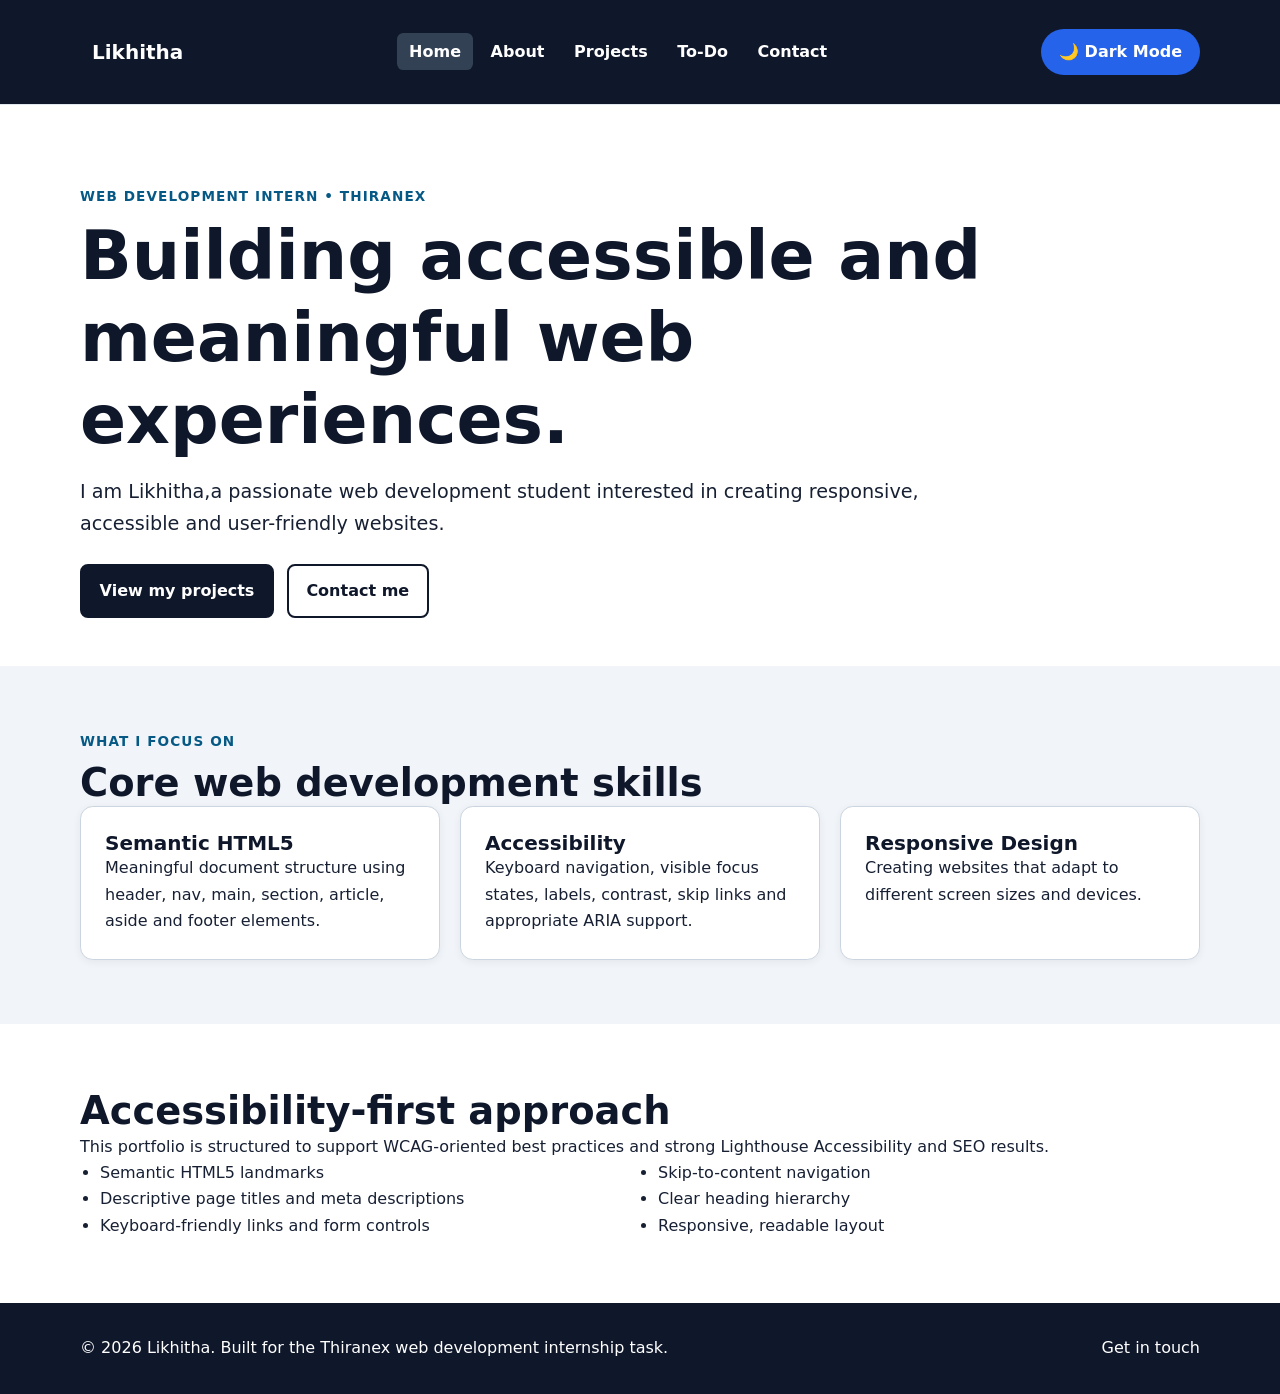
==== commit 008ef152: "Update index.html" ====
--- a/index.html
+++ b/index.html
@@ -62,8 +62,9 @@
           <p>Keyboard navigation, visible focus states, labels, contrast, skip links and appropriate ARIA support.</p>
         </article>
         <article class="card">
-          <h3>Responsive Design</.</p>
-        </article>
+  <h3>Responsive Design</h3>
+  <p>Creating websites that adapt to different screen sizes and devices.</p>
+</article>
       </div>
     </div>
   </section>
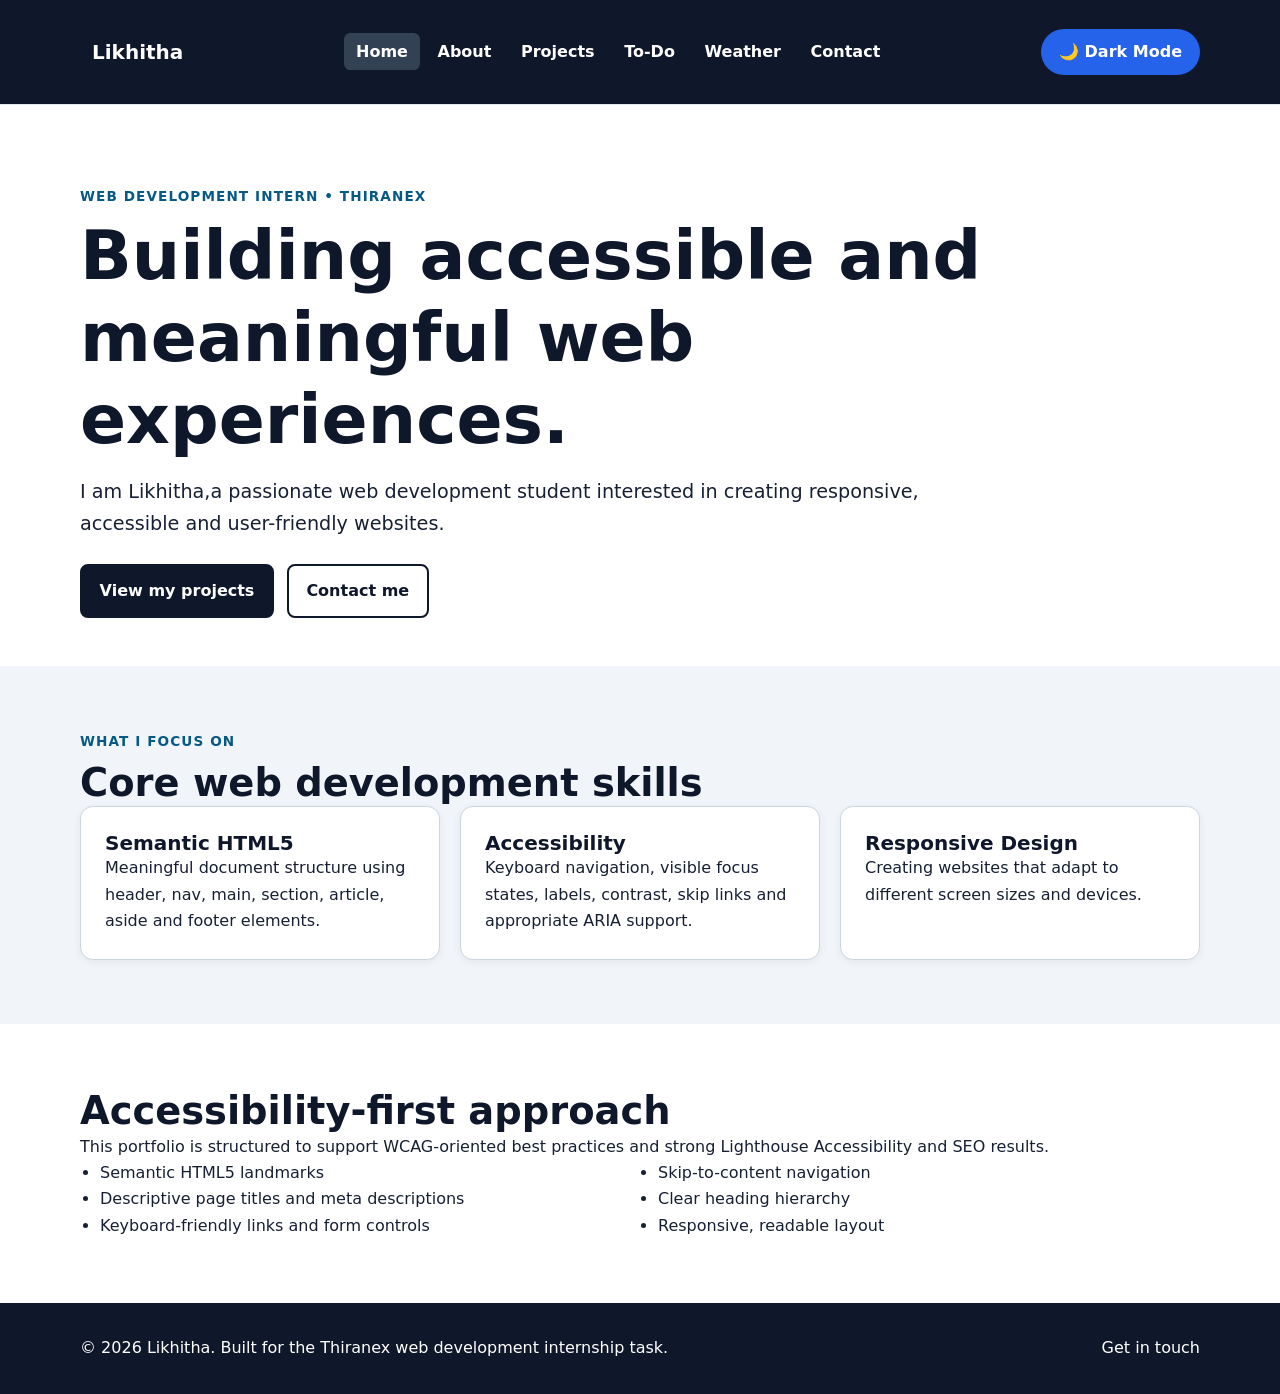
==== commit ca992e42: "Update index.html" ====
--- a/index.html
+++ b/index.html
@@ -23,6 +23,7 @@
 <li><a href="about.html">About</a></li>
 <li><a href="projects.html">Projects</a></li>
 <li><a href="todo.html">To-Do</a></li>
+<li><a href="weather.html">Weather</a></li>
 <li><a href="contact.html">Contact</a></li>
 </ul>
 
